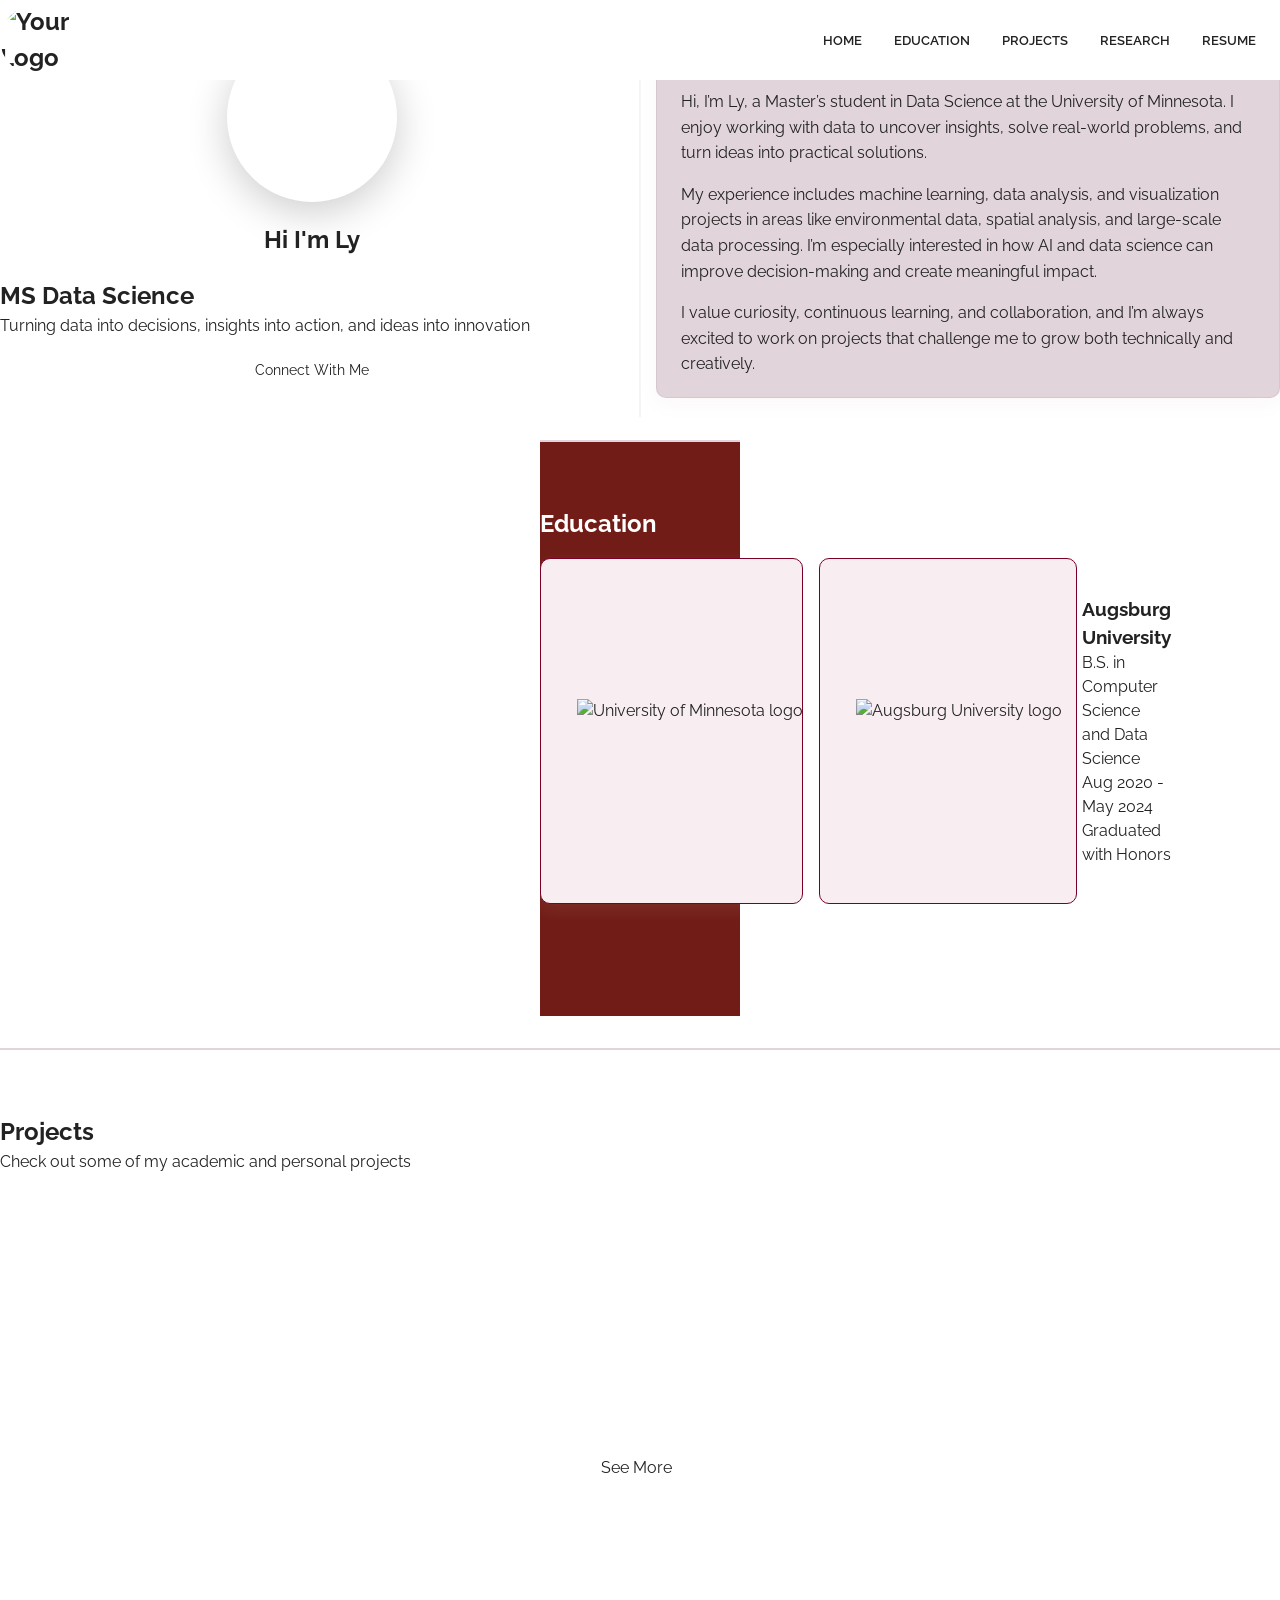
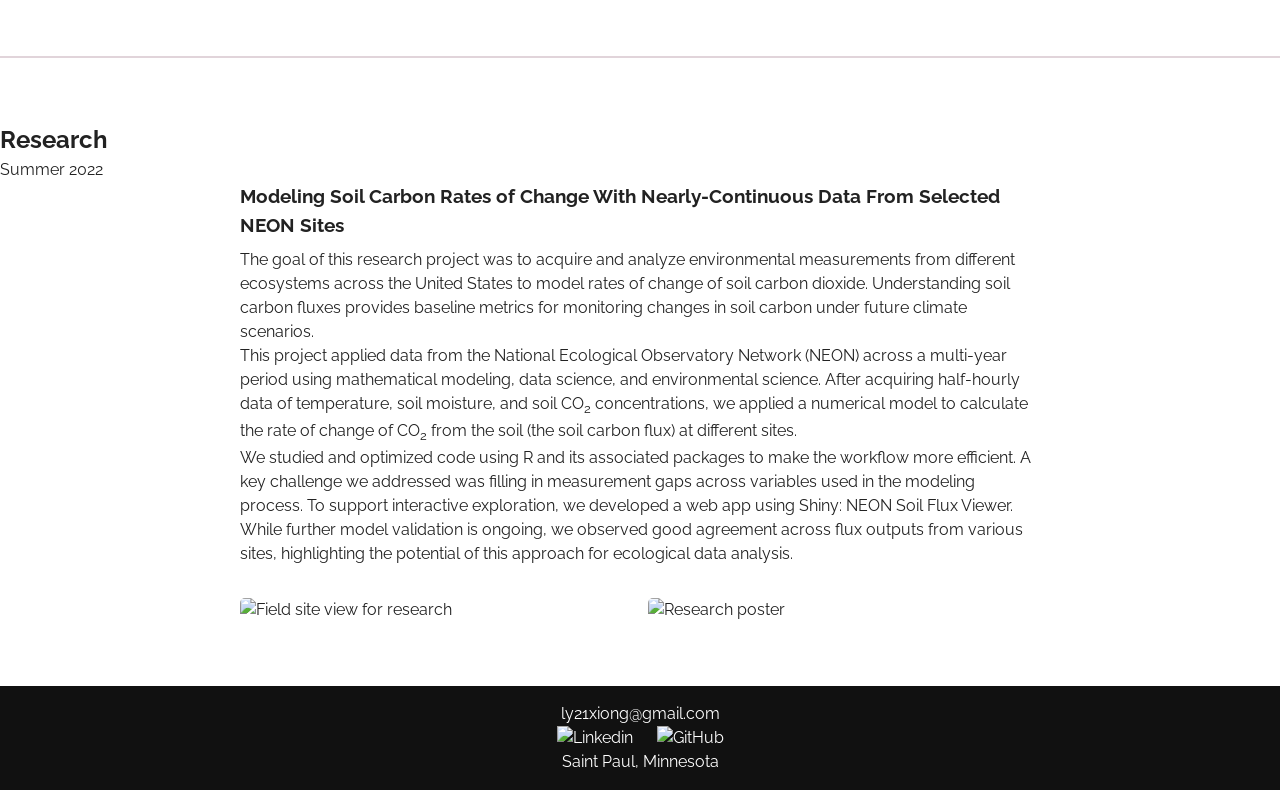
==== index.html @ aa664534 "modified:   index.html footer" ====
<!DOCTYPE html>
<html lang="en">
  <head>
    <meta charset="UTF-8" />
    <meta http-equiv="X-UA-Compatible" content="IE=edge" />
    <meta name="viewport" content="width=device-width, initial-scale=1.0" />
    <title>Ly Xiong Portfolio</title>
    <meta name="title" content="Ly Xiong Portfolio" />
    <meta
      name="description"
      content="Welcome to Ly Xiong's portfolio website. Explore my projects and skills."
    />
    <link rel="stylesheet" href="css/style.css" />
    <link rel="stylesheet" href="css/utilities.css" />
  </head>
  <body>
    <header id="hero">
      <!-- Navbar -->
      <nav class="navbar">
        <div class="container">
          <!-- Logo -->
          <h1 id="logo">
            <a href="https://github.com/xiongll66/personal_portfolio_L.X" target="_blank"
              ><img src="./assets/Logo.jpeg" alt="Your Logo"
            /></a>
          </h1>
          <!-- Navbar links -->
          <ul class="nav-menu">
            <li><a class="nav-link" href="#">HOME</a></li>
            <li><a class="nav-link" href="#education">EDUCATION</a></li>
            <li><a class="nav-link" href="#projects">PROJECTS</a></li>
            <li><a class="nav-link" href="#research">RESEARCH</a></li>
            <li>
              <a
                class="nav-link btn btn-primary"
                href="assets/Document/Ly_Resume_2026.pdf"
                target="_blank"
                rel="noopener noreferrer"
                download
                aria-label="Open or download Ly Xiong resume"
              >RESUME</a>
            </li>
            <!-- Hamburger menu -->
          </ul>
          <div class="hamburger">
            <span class="bar"></span>
            <span class="bar"></span>
            <span class="bar"></span>
          </div>
        </div>
      </nav>

      <section class="header-container">
        <div class="header-grid container">
          <!-- Left column: profile and quick intro -->
          <div class="hero-left">
            <div class="profile-avatar">
              <img
                class="profile-image"
                src="assets/profile-image.jpg"
                alt="Profile image"
              />
            </div>
            <h1>Hi I'm Ly</h1>

            <div class="content-text">
              <h2>MS Data Science</h2>
              <p>
                Turning data into decisions, insights into action, and ideas into innovation
              </p>
            </div>

            <a
              href="https://www.linkedin.com/in/ly-xiong-bb83ba1b2/"
              class="btn btn-secondary"
              target="_blank"
              >Connect With Me</a
            >
          </div>

          <!-- Right column: About -->
          <aside class="hero-right about">
            <h2>About</h2>
            <p>Hi, I’m Ly, a Master’s student in Data Science at the University of Minnesota. I enjoy working with data to uncover insights, solve real-world problems, and turn ideas into practical solutions.</p>
            <p>My experience includes machine learning, data analysis, and visualization projects in areas like environmental data, spatial analysis, and large-scale data processing. I’m especially interested in how AI and data science can improve decision-making and create meaningful impact.</p>
            <p>I value curiosity, continuous learning, and collaboration, and I’m always excited to work on projects that challenge me to grow both technically and creatively.</p>
          </aside>
        </div>
      </section>
    </header>

    <section id="education" class="education-container container">
    <div class="division education-divider"></div>
      <div class="content-text">
        <h1>Education</h1>
      </div>
      <article class="education">
      <!-- Left column: University of Minnesota -->
        <div class="edu-column left uofm">
          <div class="edu-logo">
              <img src="assets/UofM.png" alt="University of Minnesota logo" />
            </div>
            <div class="uofm-info">
              <h3>University of Minnesota - Twin Cities</h3>
              <p>M.S. in Data Science</p>
              <p>Sept 2024 - May 2026</p>
              <p class="status in-progress">IN PROGRESS</p>
          </div>
        </div>

        <!-- Right column: Augsburg University -->
        <div class="edu-column right augsburg">
          <div class="edu-logo">
            <img src="assets/augsburg.png" alt="Augsburg University logo" />
            </div>
              <div class="augsburg-info">
                <h3>Augsburg University</h3>
                <p>B.S. in Computer Science and Data Science</p>
              <p>Aug 2020 - May 2024</p>
              <p>Graduated with Honors</p>
            </div>
        </div>
      </article>

    </section>

    <!-- Projects -->
    <section id="projects" class="project-container container">
      <div class="division project-divider"></div>
      <div class="content-text">
        <h1>Projects</h1>
        <p>Check out some of my academic and personal projects</p>
      </div>

      <article class="project">

        <!-- Project 1 -->
        <div class="card" onclick="window.open('https://github.com/xiongll66/Paediatric-Intensive-Care')">
          <div class="project-info">
            <div class="project-bio">
              <h3>Paediatric Intensive Care</h3>
              <p>Python, Jupyter Notebook</p>
            </div>
            <div class="project-link">
              <a href="https://github.com/xiongll66/Paediatric-Intensive-Care" target="_blank">
                <i class="fab fa-github"></i>
              </a>
              <a href="#" target="_blank">
                <i class="fas fa-globe"></i>
              </a>
            </div>
          </div>
        </div>

        <!-- Project 2 -->
        <div class="card" onclick="window.open('https://github.com/xiongll66/Voting-System')">
          <div class="project-info">
            <div class="project-bio">
              <h3>Voting Systems</h3>
              <p>Java</p>
            </div>
            <div class="project-link">
              <a href="https://github.com/xiongll66/Voting-System" target="_blank">
                <i class="fab fa-github"></i>
              </a>
              <a href="#" target="_blank">
                <i class="fas fa-globe"></i>
              </a>
            </div>
          </div>
        </div>

        <!-- Project 3 -->
        <div class="card" onclick="window.open('https://github.com/xiongll66/lyxiong.github.io')">
          <div class="project-info">
            <div class="project-bio">
              <h3>Personal Portfolio</h3>
              <p>React, Redux, SASS</p>
            </div>
            <div class="project-link">
              <a href="https://github.com/xiongll66/lyxiong.github.io" target="_blank">
                <i class="fab fa-github"></i>
              </a>
              <a href="https://lyxiong.github.io" target="_blank">
                <i class="fas fa-globe"></i>
              </a>
            </div>
          </div>
        </div>

      </article>

      <a href="https://github.com/xiongll66" class="btn btn-secondary" target="_blank">
        See More <i class="fas fa-arrow-right"></i>
      </a>
    </section>

    <!-- Research -->
    <section id="research" class="research-container container">
      <div class="division research-divider"></div>
      <div class="content-text">
        <h1>Research</h1>
        <p>Summer 2022</p>
        <div class="research-info">
          <h3>Modeling Soil Carbon Rates of Change With Nearly-Continuous Data From Selected NEON Sites</h3>
          <p>
            The goal of this research project was to acquire and analyze environmental measurements from different ecosystems across the United States to model rates of change of soil carbon dioxide. Understanding soil carbon fluxes provides baseline metrics for monitoring changes in soil carbon under future climate scenarios.
          </p>
          <p>
            This project applied data from the <a href="https://neonscience.org" target="_blank">National Ecological Observatory Network (NEON)</a> across a multi-year period using mathematical modeling, data science, and environmental science. After acquiring half-hourly data of temperature, soil moisture, and soil CO<sub>2</sub> concentrations, we applied a numerical model to calculate the rate of change of CO<sub>2</sub> from the soil (the soil carbon flux) at different sites.
          </p>
          <p>
            We studied and optimized code using R and its associated packages to make the workflow more efficient. A key challenge we addressed was filling in measurement gaps across variables used in the modeling process. To support interactive exploration, we developed a web app using Shiny: <a href="https://jmzobitz.shinyapps.io/NEON-soil-fluxes/" target="_blank">NEON Soil Flux Viewer</a>. While further model validation is ongoing, we observed good agreement across flux outputs from various sites, highlighting the potential of this approach for ecological data analysis.
          </p>

          <div class="research-image-wrap">
            <!-- Field Image (Research Blog) -->
            <a href="https://methodsblog.com/2026/01/22/students-software-and-soil-flux-lessons-learned-from-development-of-a-package-to-estimate-soil-carbon-flux-at-national-ecological-observatory-sites-across-the-united-states/" target="_blank" class="image-card">
              <img 
                src="assets/field.jpeg" 
                alt="Field site view for research" 
                class="research-image"
              />
              <div class="image-overlay">
                <span>Read Research Blog</span>
              </div>
            </a>

            <!-- Poster Image (Lightbox) -->
            <a href="assets/poster.png" class="image-card sp-imgbox">
              <img 
                src="assets/poster.png" 
                alt="Research poster" 
                class="research-image"
              />
              <div class="image-overlay">
                <span>View Full Poster</span>
              </div>
            </a>
          </div>
        </div>
      </div>
    </section>

    <footer id="footer">
      <div class="container">
        <a href="mailto:ly21xiong@gmail.com">ly21xiong@gmail.com</a>
        <!-- Social links -->
        <div class="social">

          <a href="https://www.linkedin.com/in/ly-xiong-bb83ba1b2/" target="_blank"
            ><img src="./assets/linkedin-icon.svg" alt="Linkedin"
          /></a>
          <span style="margin: 0 10px;"></span> <!-- Added space between icons -->
          <a href="https://github.com/xiongll66" target="_blank"><img src="./assets/github-icon.svg" alt="GitHub" /></a>
        </div>
        <!-- Attribution -->
        <div class="attribution">
          <p>
            Saint Paul, Minnesota
          </p>
        </div>
      </div>
    </footer>
  </body>
  <script src="js/script.js" defer></script>
</html>
---- css/style.css ----
/* This is the required project styling. Will contain essential CSS styles like:
   * Flex property
   * Grid layout
   * Cards and sections
*/

@import url(https://fonts.googleapis.com/css?family=Raleway:100,200,300,regular,500,600,700,800,900,100italic,200italic,300italic,italic,500italic,600italic,700italic,800italic,900italic);

/* variables */
:root {
  /* Colors */
  --primary-color: #ffcd42;
  --secondary-color: #ffd35c;
  --bg-primary: #ffffff;
  --text-color: #222222;
  --text-color-two: #ffffff;
  --bg-secondary: #000000;
  --card-background: #e1d4da;
  --bg-secondary-two: #111111;

  --shadow: 0 10px 40px rgba(0, 0, 0, 0.2);

  /* Font Weight */
  --weight-small: 400;
  --weight-semibold: 600;
  --weight-bold: 800;

  /* Max width */
  --width-small: 600px;
  --width-medium: 1100px;
  --width-large: 1300px;

  /* Per-school education colors (customize these) */
  --edu-uofm-color: #7a0026; /* accent/border color for U of M */
  --edu-uofm-bg: #f8eef1; /* background tint for U of M card */
  --edu-uofm-bg-image: none; /* optional: url('assets/path-to-image.jpg') */
  --edu-uofm-text: #1b1b1b; /* text color on U of M card */

  --edu-augsburg-color: #7a0026; /* accent/border color for Augsburg */
  --edu-augsburg-bg: #f8eef1; /* background tint for Augsburg card */
  --edu-augsburg-bg-image: none; /* optional: url('assets/path-to-image.jpg') */
  --edu-augsburg-text: #0b0b0b; /* text color on Augsburg card */
}

[data-theme="dark"] {
  --primary-color: #ffcd42;
  --secondary-color: #ffd35c;
  --bg-primary: #000000;
  --text-color: #ffffff;
  --text-color-two: #222222;
  --bg-secondary: #ffffff;
  --card-background: #111111;
  --bg-secondary-two: #f4f4f4;
  --shadow: 0 2px 10px rgba(95, 95, 95, 0.2);
}

html {
  font-size: 100%;
  scroll-behavior: smooth;
}

/* Reset default styling */
* {
  margin: 0;
  padding: 0;
  box-sizing: border-box;
}

ul {
  list-style: none;
}

a {
  text-decoration: none;
  color: var(--text-color);
}

/* Main styling */
body {
  background: var(--bg-primary);
  color: var(--text-color);
  font-family: "Raleway", sans-serif;
  line-height: 1.5;
}

/* Navbar */
.navbar {
  position: fixed;
  top: 0;
  left: 0;
  right: 0;
  z-index: 20;
  background: var(--bg-primary);
}

.navbar .container {
  display: flex;
  align-items: center;
  justify-content: space-between;
  z-index: 20;
  height: 80px;
  width: 100%;
}

.navbar .nav-menu {
  display: flex;
  align-items: center;
  background: var(--bg-primary);
}

.navbar .nav-link {
  margin: 0 1rem;
  font-size: 0.8rem;
  font-weight: var(--weight-semibold);
}

.navbar #logo img {
  display: block;
  width: 80px;
  object-fit: cover;
  transition: transform 0.4s ease;
  border-radius: 50%;

}

.navbar .btn {
  margin-right: 1.5rem;
}

.fas.fa-arrow-right {
  margin-left: 0.5rem;
  font-size: 0.9rem;
}

/* hamburger */
.hamburger {
  margin-bottom: 0.1rem;
  display: none;
}

/* Mobile menu hidden by default */
@media (max-width: 768px) {
  .nav-menu {
    position: fixed;
    top: 80px; /* below navbar */
    right: -100vw; /* hide offscreen */
    width: 70%;
    height: 100%;
    flex-direction: column;
    background: var(--bg-primary);
    gap: 1.5rem;
    padding: 2rem;
    transition: right 0.3s ease;
    z-index: 50;
  }

  /* Show menu when active */
  .nav-menu.active {
    right: 0;
  }

  .nav-menu .nav-link,
  .nav-menu .btn {
    width: 100%;
    text-align: left;
    font-size: 1rem;
    padding: 0.5rem 0;
  }

  /* Hamburger styling */
  .hamburger {
    display: block;
    cursor: pointer;
  }

  .hamburger .bar {
    display: block;
    width: 25px;
    height: 3px;
    margin: 5px auto;
    background-color: var(--text-color);
    transition: all 0.3s ease;
    border-radius: 3px;
  }

  /* Hamburger animation when active */
  .hamburger.active .bar:nth-child(1) {
    transform: rotate(45deg) translate(5px, 5px);
  }
  .hamburger.active .bar:nth-child(2) {
    opacity: 0;
  }
  .hamburger.active .bar:nth-child(3) {
    transform: rotate(-45deg) translate(5px, -5px);
  }
}




.bar {
  display: block;
  width: 23px;
  height: 3px;
  margin: 4px auto;
  transition: all 0.3s ease-in-out;
  border-radius: 30px;
  background-color: var(--bg-secondary);
}

/* Hero section */
#hero {
  display: flex;
  flex-direction: column;
  height: 100%;
}

/* Header two-column layout */
.header-grid {
  display: grid;
  grid-template-columns: 1fr 1fr;
  gap: 2rem;
  align-items: start;
  padding: 2rem 0;
}

/* Vertical divider between left and right columns */
.header-grid {
  position: relative;
}

.header-grid::before {
  content: "";
  position: absolute;
  left: 50%;
  top: 0.8rem;
  bottom: 0.8rem;
  width: 1px;
  background: rgba(0,0,0,0.08);
  transform: translateX(-0.5px);
  pointer-events: none;
}

.hero-left {
  display: flex;
  flex-direction: column;
  gap: 1rem;
}

/* Center profile image and name within the hero column */
.hero-left .profile-avatar {
  align-self: center;
}

.hero-left h1 {
  text-align: center;
  margin-top: 0.25rem;
  margin-bottom: 0.25rem;
}

/* Smaller connect button in hero */
.hero-left .btn {
  padding: 0.4rem 0.8rem;
  font-size: 0.85rem;
  border-radius: 6px;
  align-self: center; /* center horizontally within the hero-left column */
}

.hero-right.about {
  background: var(--card-background);
  padding: 1.25rem 1.5rem;
  border-radius: 10px;
  border: 1px solid rgba(0,0,0,0.06);
  box-shadow: 0 6px 18px rgba(186, 132, 132, 0.06);
}

/* About paragraph spacing */
.hero-right.about p {
  margin-bottom: 1rem;
  line-height: 1.6;
}
.hero-right.about p:last-child {
  margin-bottom: 0;
}

@media (max-width: 768px) {
  .header-grid {
    grid-template-columns: 1fr; /* stack */
  }
}

.profile-avatar {
  width: 170px;
  height: 170px;
  border-radius: 50%;
  overflow: hidden;
  display: flex;
  align-items: center;
  justify-content: center;
  box-shadow: var(--shadow);
  animation: bounce 1s infinite alternate;
}

.profile-image {
  width: 120%; /* zoom effect */
  height: 120%;
  object-fit: cover; /* ensure the image fills the container and is cropped */
  display: block;
  transition: transform 0.4s ease;
}

.profile-avatar:hover .profile-image {
  transform: scale(1.08);
}

@keyframes bounce {
  from {
    transform: translateY(0px);
  }

  to {
    transform: translateY(-10px);
  }
}

.division {
  width: 100%;
  height: 2px;
  background-color: var(--card-background);
  margin-bottom: 4rem;
}

.division.education-divider {
  margin-bottom: 4rem;
}

.division.projects-divider {
  margin-top: 4rem;
}





/* Education section styles */
.education{
  display: grid;
  grid-template-columns: 1fr 1fr;
  align-items: stretch;
  gap: 1rem;
}

.education-container {
  max-width: 200px;
  margin: 10px auto;
  padding-bottom: 6rem;
  background-color: #721c17;
}

/* Ensure the Education section title is readable on the maroon band */
.education-container .content-text h1,
#education .content-text h1 {
  color: #ffffff;
}


.edu-column {
  display: flex;
  align-items: center;
  justify-content: flex-start; /* logo left, text right */
  padding: 2.25rem;
  border-radius: 10px;
  border: 1px solid rgba(255,255,255,0.08);
  box-shadow: 0 6px 18px rgba(255, 254, 254, 0.08);
  transition: transform 0.18s ease, box-shadow 0.18s ease;
  margin: 1rem 0;
}

/* Per-school specific styling */
.edu-column.uofm {
  background-color: var(--edu-uofm-bg);
  background-image: var(--edu-uofm-bg-image);
  background-size: cover;
  background-position: center;
  border: .5px solid var(--edu-uofm-color);
}

.edu-column.uofm .education-info h3,
.edu-column.uofm .education-info p {
  color: var(--edu-uofm-text);
}

.edu-column.augsburg {
  background-color: var(--edu-augsburg-bg);
  background-image: var(--edu-augsburg-bg-image);
  background-size: cover;
  background-position: center;
  border: .5px solid var(--edu-augsburg-color);
}

.edu-column.augsburg .education-info h3,
.edu-column.augsburg .education-info p {
  color: var(--edu-augsburg-text);
}


.edu-logo {
  flex: 0 0 auto;
  margin-right: 1.25rem;
}

.edu-logo img {
  height: 64px; /* equalized height */
  width: auto;
  display: block;
}

.edu-column .education-info {
  flex: 1 1 auto;
}

/* Status chip (small label) */
.status {
  display: inline-block;
  font-size: 0.5rem;
  padding: 0.25rem 0.60rem;
  border-radius: 10px;
  font-weight: 600;
}
.status.in-progress {
  color: #155724;
  background-color: #d4edda;
  border: 1px solid #c3e6cb;
}

@media (max-width: 768px) {
  .education {
    grid-template-columns: 1fr; /* stack */
  }
  .edu-column {
    padding: 1rem;
    margin-bottom: 1.5rem;
  }
  .edu-logo img {
    height: 56px;
  }
}

/* Projects */
#projects {
  display: flex;
  flex-direction: column;
  margin: 2rem auto 5rem;
}

#projects .btn {
  align-self: center; /* flex fallback */
  display: inline-block;
  margin: 2rem auto; /* center horizontally */
}

.project {
  display: grid;
  grid-template-columns: repeat(3, 1fr);
  grid-auto-rows: minmax(250px, auto);
  grid-gap: 0.9rem;
}

.project-info {
  display: flex;
  justify-content: space-between;
  opacity: 0;
  position: relative;
  transition: 0.5s ease-in-out;
}

.project-bio {
  display: flex;
  flex-direction: column;
  justify-content: flex-end;
  position: relative;
  top: 160px;
  left: 10px;
}



/* ================================
   Research Section
================================ */
.research-container {
  padding: 4rem 0;
}

.research-info {
  max-width: 800px;
  margin: 0 auto;
  text-align: left;
}

.research-info h3 {
  margin-bottom: 0.5rem;
  font-size: 1.2rem;
}

.research-image-wrap {
  display: grid;
  grid-template-columns: 1fr 1fr;
  gap: 1rem;
  margin-top: 2rem;
}

.image-card {
  position: relative;
  overflow: hidden;
  border-radius: 5px;
}

.research-image {
  width: 100%;
  height: 320px;
  object-fit: cover;
  transition: transform 0.3s ease;
  cursor: pointer;
}

.image-overlay {
  position: absolute;
  inset: 0;
  background: rgba(0,0,0,0.6);
  color: #fff;
  display: flex;
  align-items: center;
  justify-content: center;
  font-weight: 600;
  opacity: 0;
  transition: opacity 0.3s ease;
}

.image-card:hover .image-overlay {
  opacity: 1;
}

.image-card:hover .research-image {
  transform: scale(1.05);
}

/* ================================
   Modal
================================ */
.sp-imgbox {
  display: inline-block;
  cursor: zoom-in;
  position: relative;
}

.sp-imgbox:hover img {
  transform: scale(1.05);
  transition: transform 0.3s ease;
}

/* Poster hover effect */
.image-card {
  position: relative;
  overflow: hidden;
  border-radius: 5px;
}

.research-image {
  width: 100%;
  height: 320px;
  object-fit: cover;
  transition: transform 0.3s ease;
  cursor: pointer;
}

.image-overlay {
  position: absolute;
  inset: 0;
  background: rgba(0,0,0,0.6);
  color: #fff;
  display: flex;
  align-items: center;
  justify-content: center;
  font-weight: 600;
  opacity: 0;
  transition: opacity 0.3s ease;
}

.image-card:hover .image-overlay {
  opacity: 1;
}

.image-card:hover .research-image {
  transform: scale(1.05);
}

/* ================================
   Footer
================================ */
#footer {
  background: #111;
  color: #fff;
  text-align: center;
  padding: 1rem 0;
}

#footer a { color: #fff; }

/* ================================
   Responsive
================================ */
@media (max-width: 900px) {
  .header-grid,
  .education,
  .research-image-wrap,
  .project {
    grid-template-columns: 1fr;
  }

  .header-grid::before {
    display: none;
  }
}
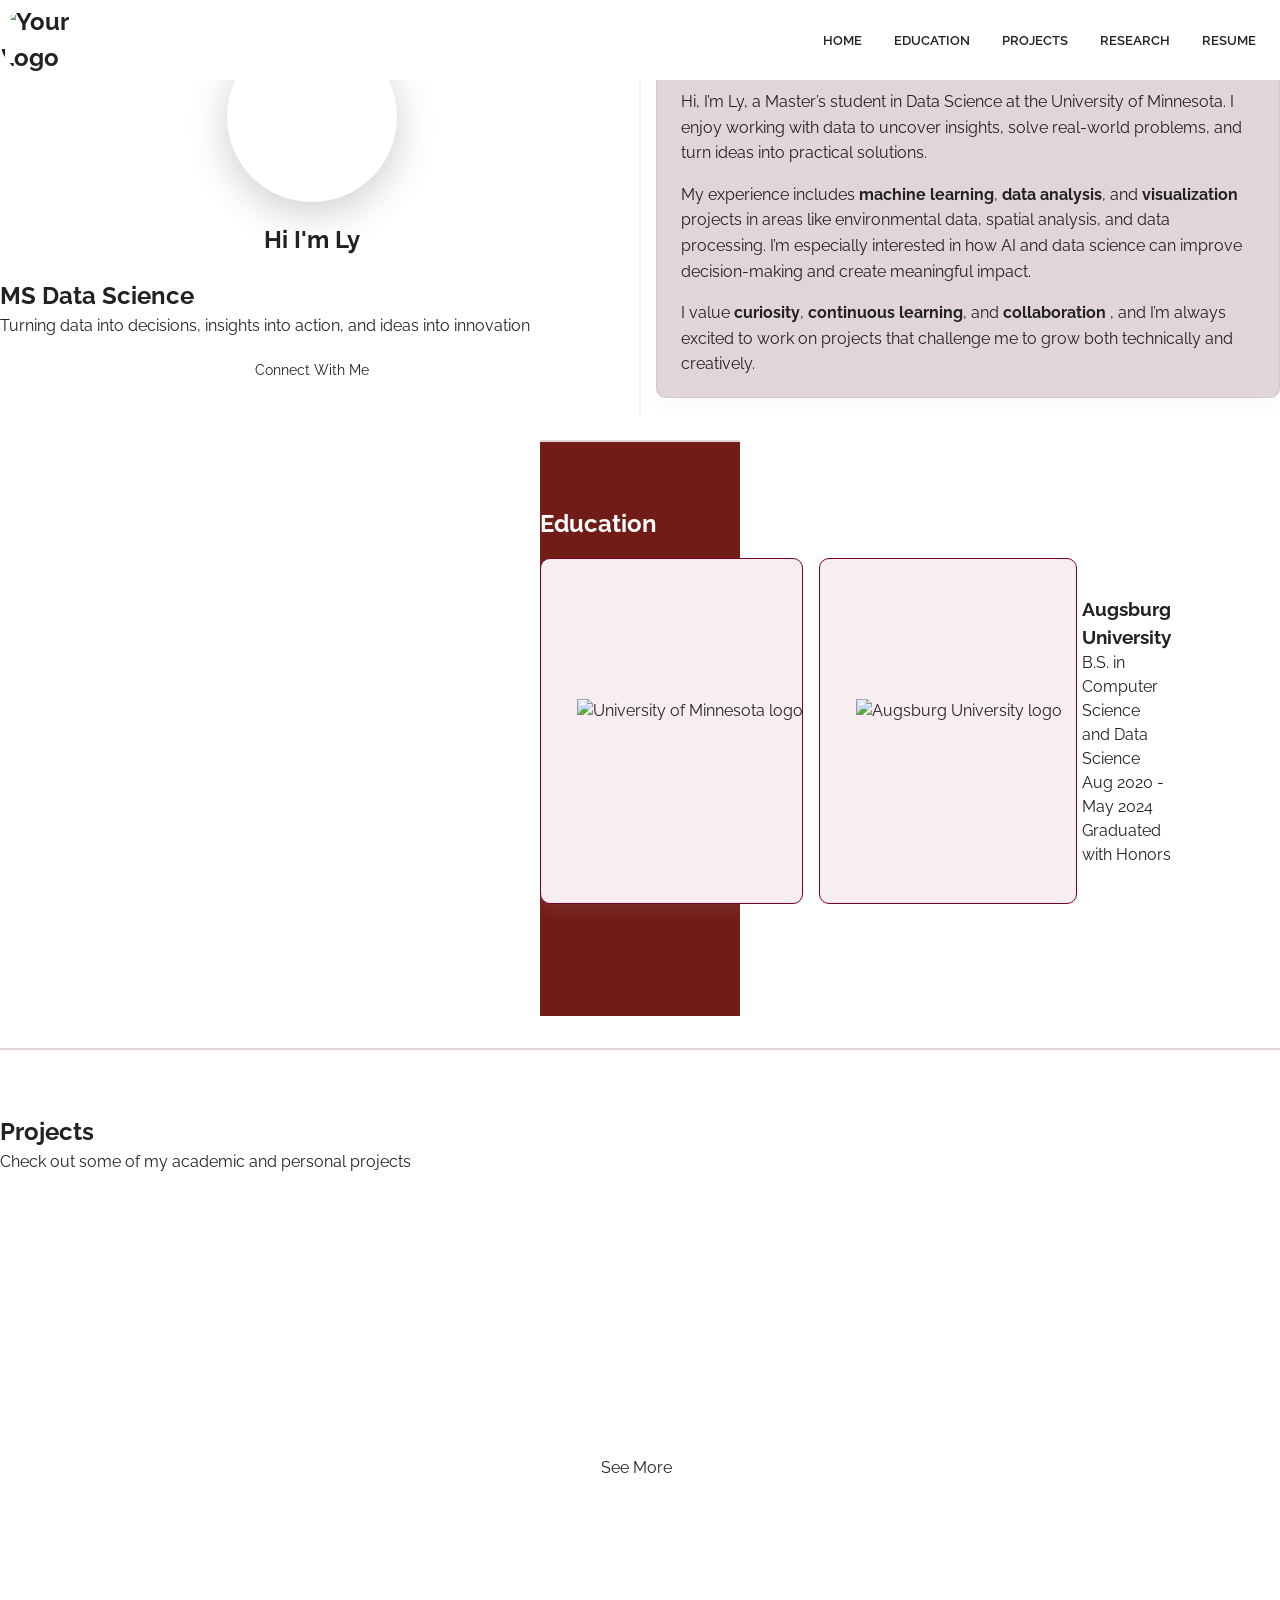
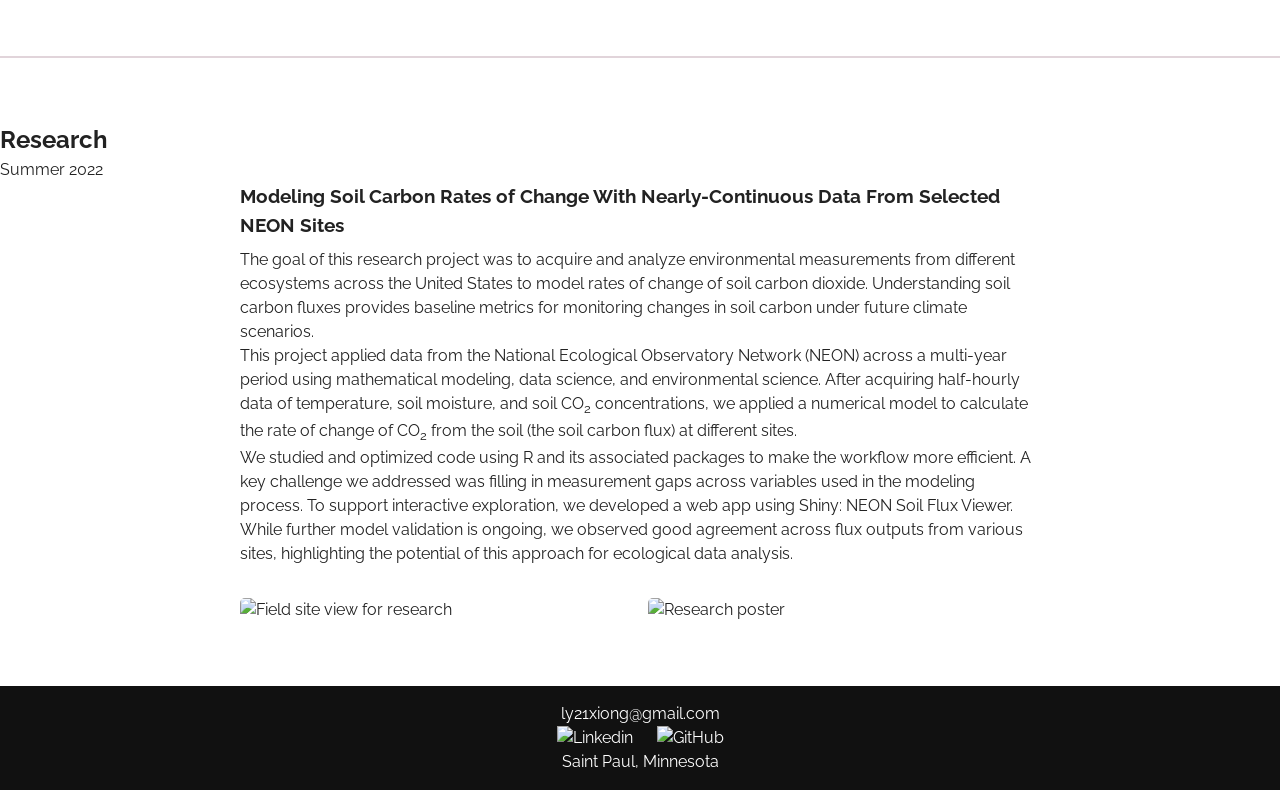
==== commit b50e3946: "Update resume" ====
--- a/index.html
+++ b/index.html
@@ -33,7 +33,7 @@
             <li>
               <a
                 class="nav-link btn btn-primary"
-                href="assets/Document/Ly_Resume_2026.pdf"
+                href="assets/document/Ly_Resume_2026.pdf"
                 target="_blank"
                 rel="noopener noreferrer"
                 download
@@ -82,8 +82,8 @@
           <aside class="hero-right about">
             <h2>About</h2>
             <p>Hi, I’m Ly, a Master’s student in Data Science at the University of Minnesota. I enjoy working with data to uncover insights, solve real-world problems, and turn ideas into practical solutions.</p>
-            <p>My experience includes machine learning, data analysis, and visualization projects in areas like environmental data, spatial analysis, and large-scale data processing. I’m especially interested in how AI and data science can improve decision-making and create meaningful impact.</p>
-            <p>I value curiosity, continuous learning, and collaboration, and I’m always excited to work on projects that challenge me to grow both technically and creatively.</p>
+            <p>My experience includes <strong>machine learning</strong>, <strong>data analysis</strong>, and <strong>visualization</strong> projects in areas like environmental data, spatial analysis, and data processing. I’m especially interested in how AI and data science can improve decision-making and create meaningful impact.</p>
+            <p>I value <strong>curiosity</strong>, <strong>continuous learning</strong>, and <strong>collaboration</strong> , and I’m always excited to work on projects that challenge me to grow both technically and creatively.</p>
           </aside>
         </div>
       </section>
@@ -140,6 +140,7 @@
             <div class="project-bio">
               <h3>Paediatric Intensive Care</h3>
               <p>Python, Jupyter Notebook</p>
+              <p style="white-space: normal; word-break: break-word;">Identifying Key Factors of Mortality and Length of Stay in the Pediatric ICU Using Machine Learning</p>
             </div>
             <div class="project-link">
               <a href="https://github.com/xiongll66/Paediatric-Intensive-Care" target="_blank">
@@ -157,7 +158,8 @@
           <div class="project-info">
             <div class="project-bio">
               <h3>Voting Systems</h3>
-              <p>Java</p>
+              <p>Java, Waterfall and Agile Scrum methodologies</p>
+              <p style="white-space: normal; word-break: break-word;">Developed a voting system supporting Single Transferable Vote (STV) and Plurality Voting</p>
             </div>
             <div class="project-link">
               <a href="https://github.com/xiongll66/Voting-System" target="_blank">
@@ -175,7 +177,8 @@
           <div class="project-info">
             <div class="project-bio">
               <h3>Personal Portfolio</h3>
-              <p>React, Redux, SASS</p>
+              <p>Html, CSS, JS</p>
+              <p style="white-space: normal; word-break: break-word;">This site showcases my background, projects, research, and technical skills in Data Science and Computer Science.</p>
             </div>
             <div class="project-link">
               <a href="https://github.com/xiongll66/lyxiong.github.io" target="_blank">
